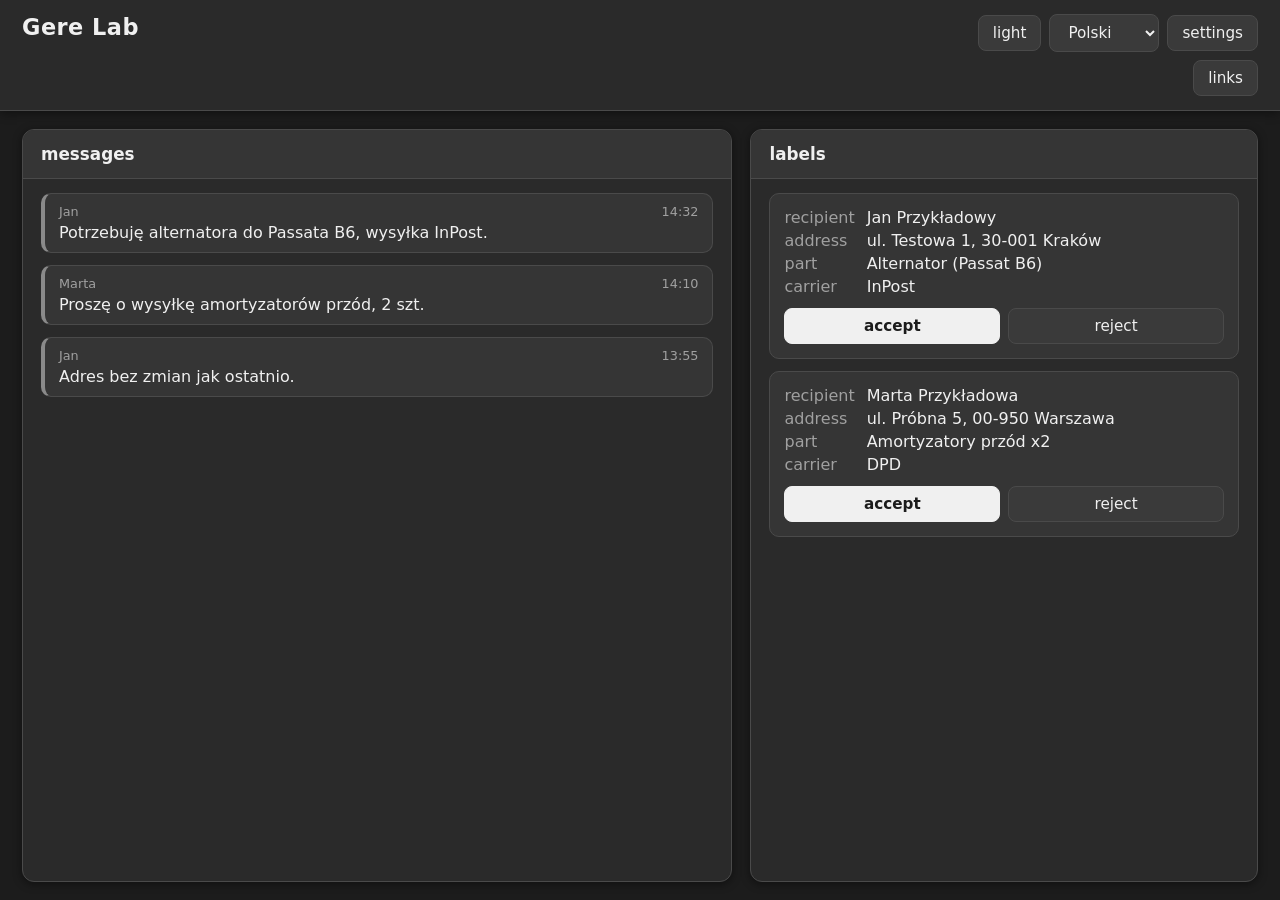
==== App/Web-Ui/Ui/Home.html @ 294625b7 "V 0.1.3" ====
<!DOCTYPE html>
<html lang="pl" data-theme="dark">
<head>
<meta charset="utf-8">
<meta name="viewport" content="width=device-width, initial-scale=1">
<title>Gere Lab</title>
<link rel="stylesheet" href="Themes.css">
</head>
<body>
<header class="topbar">
  <div class="brand">Gere Lab</div>
  <div class="tools">
    <div class="row">
      <button class="btn" id="themeBtn" type="button"></button>
      <select id="langSel" aria-label="Language">
        <option value="pl">Polski</option>
        <option value="en">English</option>
        <option value="es">Español</option>
      </select>
      <a class="btn" href="Settings.html" data-i18n="settings"></a>
    </div>
    <div class="row">
      <a class="btn" href="Index.html" data-i18n="links"></a>
    </div>
  </div>
</header>

<main class="layout">
  <section class="window">
    <h2 data-i18n="messages"></h2>
    <div class="content" id="messages"></div>
  </section>
  <section class="window">
    <h2 data-i18n="labels"></h2>
    <div class="content" id="labels"></div>
  </section>
</main>

<div class="modal-bg" id="rejectModal">
  <div class="modal">
    <h3 data-i18n="rejectTitle"></h3>
    <p data-i18n="rejectHint"></p>
    <textarea id="rejectReason" data-i18n-ph="reasonPh"></textarea>
    <div class="actions">
      <button class="btn ghost" id="rejectCancel" type="button" data-i18n="cancel"></button>
      <button class="btn primary" id="rejectSend" type="button" data-i18n="send"></button>
    </div>
  </div>
</div>

<script src="../Bin/Common.js"></script>
<script>
// PRZYKŁADOWE DANE - później podmienimy na API z backendu (Database/inbox)
const MESSAGES = [
  { from:"Jan",   time:"14:32", text:"Potrzebuję alternatora do Passata B6, wysyłka InPost." },
  { from:"Marta", time:"14:10", text:"Proszę o wysyłkę amortyzatorów przód, 2 szt." },
  { from:"Jan",   time:"13:55", text:"Adres bez zmian jak ostatnio." }
];
const LABELS = [
  { id:1, to:"Jan Przykładowy",   address:"ul. Testowa 1, 30-001 Kraków",  part:"Alternator (Passat B6)",   carrier:"InPost" },
  { id:2, to:"Marta Przykładowa", address:"ul. Próbna 5, 00-950 Warszawa", part:"Amortyzatory przód x2",    carrier:"DPD" }
];
const state = {};   // id -> "accepted" | "rejected"
let rejectId = null;

const $ = id => document.getElementById(id);
function el(tag, cls, text) { const e = document.createElement(tag); if (cls) e.className = cls; if (text !== undefined) e.textContent = text; return e; }

function renderMessages() {
  const box = $("messages"); box.replaceChildren();
  if (!MESSAGES.length) { box.append(el("div","empty",Common.t("noMessages"))); return; }
  MESSAGES.forEach(m => {
    const d = el("div","msg"), meta = el("div","meta");
    meta.append(el("span","",m.from), el("span","",m.time));
    d.append(meta, el("div","",m.text)); box.append(d);
  });
}

function renderLabels() {
  const box = $("labels"); box.replaceChildren();
  if (!LABELS.length) { box.append(el("div","empty",Common.t("noLabels"))); return; }
  LABELS.forEach(l => {
    const card = el("div","card"), dl = el("dl");
    [["recipient",l.to],["address",l.address],["part",l.part],["carrier",l.carrier]].forEach(([k,v]) => {
      dl.append(el("dt","",Common.t(k)), el("dd","",v));
    });
    card.append(dl);
    if (state[l.id]) {
      card.classList.add("done");
      card.append(el("div","status",Common.t(state[l.id])));
    } else {
      const a = el("div","actions");
      const ok = el("button","btn primary",Common.t("accept")), no = el("button","btn",Common.t("reject"));
      ok.type = no.type = "button";
      ok.onclick = () => { state[l.id] = "accepted"; renderLabels(); /* TODO: POST /api/labels/ID/accept */ };
      no.onclick = () => { rejectId = l.id; $("rejectReason").value = ""; $("rejectModal").classList.add("open"); $("rejectReason").focus(); };
      a.append(ok, no); card.append(a);
    }
    box.append(card);
  });
}

function closeModal() { $("rejectModal").classList.remove("open"); rejectId = null; }
$("rejectCancel").onclick = closeModal;
$("rejectModal").onclick = e => { if (e.target.id === "rejectModal") closeModal(); };
$("rejectSend").onclick = () => {
  const reason = $("rejectReason").value.trim();
  if (rejectId !== null) { state[rejectId] = "rejected"; console.log("reject", rejectId, reason); /* TODO: POST /api/labels/ID/reject {reason} */ }
  closeModal(); renderLabels();
};

document.addEventListener("uichange", () => { renderMessages(); renderLabels(); });
Common.init();
</script>
</body>
</html>
---- App/Web-Ui/Ui/Themes.css ----
:root, [data-theme="dark"] {
  color-scheme: dark;
  --bg:#1c1c1c; --panel:#2a2a2a; --panel2:#353535; --border:#4a4a4a; --accent:#8a8a8a;
  --text:#f0f0f0; --muted:#a0a0a0; --btn:#3a3a3a; --btn-hover:#4a4a4a;
  --primary:#f0f0f0; --primary-text:#1c1c1c; --overlay:rgba(0,0,0,.65); --shadow:0 2px 10px rgba(0,0,0,.45);
}
[data-theme="light"] {
  color-scheme: light;
  --bg:#d6d6d6; --panel:#ffffff; --panel2:#f1f1f1; --border:#b5b5b5; --accent:#6b6b6b;
  --text:#141414; --muted:#666666; --btn:#e4e4e4; --btn-hover:#d2d2d2;
  --primary:#141414; --primary-text:#ffffff; --overlay:rgba(0,0,0,.4); --shadow:0 2px 10px rgba(0,0,0,.18);
}
* { box-sizing:border-box; }
html, body { height:100%; margin:0; }
body { background:var(--bg); color:var(--text); font-family:system-ui,"Segoe UI",Roboto,sans-serif; display:flex; flex-direction:column; }
.topbar { display:flex; justify-content:space-between; align-items:flex-start; padding:14px 22px; border-bottom:1px solid var(--border); background:var(--panel); box-shadow:var(--shadow); }
.brand { font-size:1.4rem; font-weight:700; letter-spacing:.5px; }
.tools { display:flex; flex-direction:column; align-items:flex-end; gap:8px; }
.tools .row { display:flex; gap:8px; align-items:center; }
.btn, select { background:var(--btn); color:var(--text); border:1px solid var(--border); border-radius:8px; padding:8px 14px; font-size:.95rem; font-family:inherit; cursor:pointer; text-decoration:none; display:inline-block; }
.btn:hover, select:hover { background:var(--btn-hover); }
.btn.primary { background:var(--primary); color:var(--primary-text); border-color:var(--primary); font-weight:600; }
.btn.primary:hover { opacity:.85; }
.btn.ghost { background:transparent; }
.layout { flex:1; min-height:0; display:grid; grid-template-columns:1.4fr 1fr; gap:18px; padding:18px 22px; }
.window { background:var(--panel); border:1px solid var(--border); border-radius:12px; box-shadow:var(--shadow); display:flex; flex-direction:column; min-height:0; overflow:hidden; }
.window > h2 { margin:0; padding:14px 18px; font-size:1.05rem; background:var(--panel2); border-bottom:1px solid var(--border); }
.window .content { flex:1; overflow-y:auto; padding:14px 18px; display:flex; flex-direction:column; gap:12px; }
.msg { background:var(--panel2); border:1px solid var(--border); border-left:4px solid var(--accent); border-radius:10px; padding:10px 14px; }
.msg .meta { color:var(--muted); font-size:.8rem; margin-bottom:4px; display:flex; justify-content:space-between; }
.card { background:var(--panel2); border:1px solid var(--border); border-radius:10px; padding:14px; }
.card dl { margin:0 0 12px; display:grid; grid-template-columns:auto 1fr; gap:4px 12px; }
.card dt { color:var(--muted); }
.card dd { margin:0; }
.card .actions { display:flex; gap:8px; }
.card .actions .btn { flex:1; }
.card.done { opacity:.6; }
.status { font-weight:600; }
.empty { color:var(--muted); text-align:center; padding:24px; }
.modal-bg { position:fixed; inset:0; background:var(--overlay); display:none; align-items:center; justify-content:center; padding:16px; }
.modal-bg.open { display:flex; }
.modal { background:var(--panel); border:1px solid var(--border); border-radius:12px; box-shadow:var(--shadow); padding:20px; width:min(480px,100%); }
.modal h3 { margin:0 0 6px; }
.modal p { margin:0 0 12px; color:var(--muted); }
.modal textarea { width:100%; min-height:120px; resize:vertical; background:var(--panel2); color:var(--text); border:1px solid var(--border); border-radius:8px; padding:10px; font:inherit; }
.modal .actions { display:flex; justify-content:flex-end; gap:8px; margin-top:14px; }
@media (max-width:900px) { .layout { grid-template-columns:1fr; } .window { min-height:360px; } }
.page { flex:1; min-height:0; padding:18px 22px; display:flex; }
.page .window { flex:1; }
.block { background:var(--panel2); border:1px solid var(--border); border-radius:10px; padding:14px; }
.block h3 { margin:0 0 6px; }
.block p { margin:0; color:var(--muted); }
.linkrow { display:flex; justify-content:space-between; align-items:center; gap:12px; }
.linkrow .name { font-weight:600; }
.linkrow .desc { color:var(--muted); font-size:.85rem; }
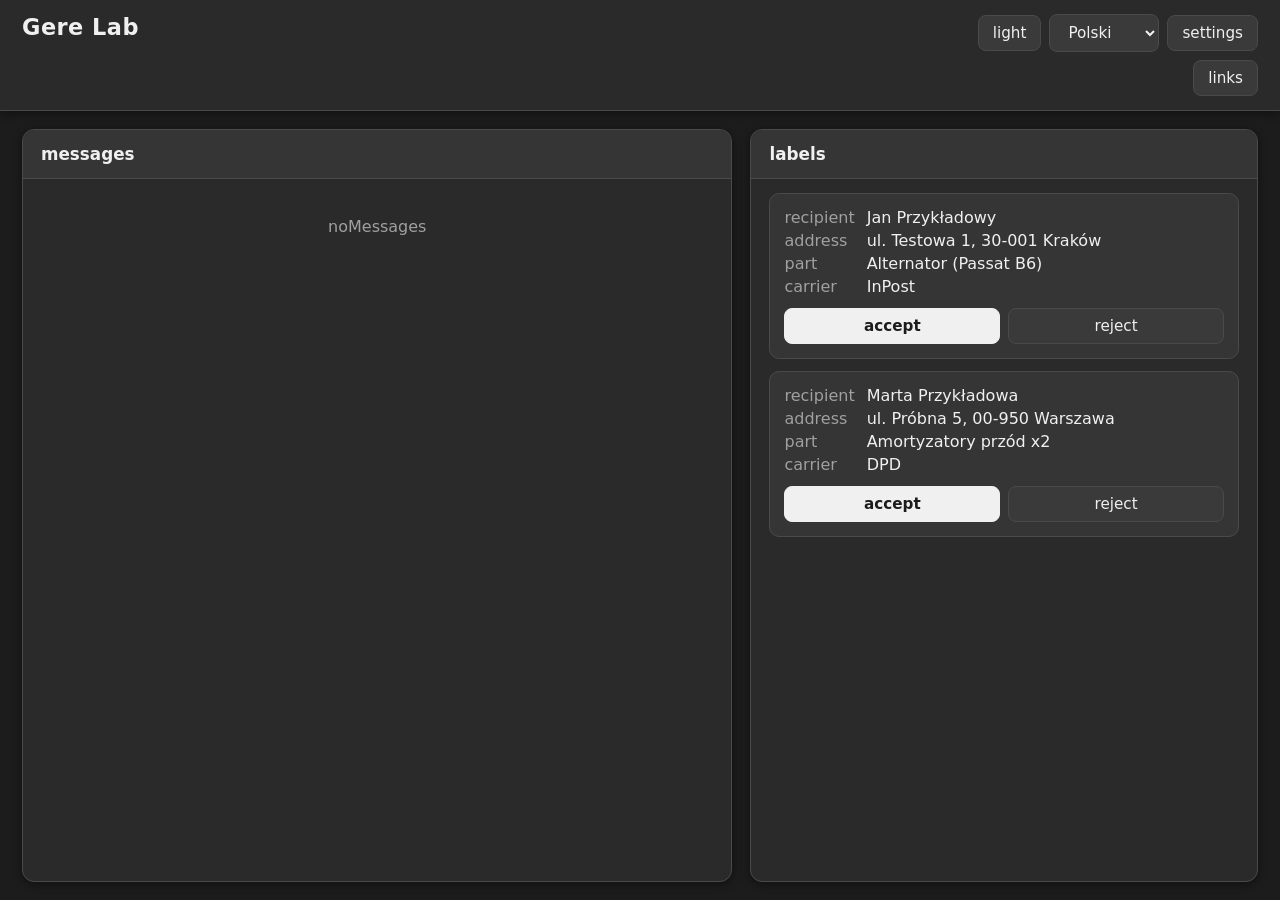
==== commit 13612bc7: "V 0.1.5" ====
--- a/App/Web-Ui/Ui/Home.html
+++ b/App/Web-Ui/Ui/Home.html
@@ -110,7 +110,24 @@
 };
 
 document.addEventListener("uichange", () => { renderMessages(); renderLabels(); });
+async function loadMessages() {
+  try {
+    const r = await fetch("/api/messages", { cache: "no-store" });
+    if (!r.ok) throw new Error(r.status);
+    const data = await r.json();
+    MESSAGES.length = 0;
+    (data.messages || []).forEach(m => MESSAGES.push({
+      from: m.from || "",
+      time: String(m.time || "").slice(5, 16).replace("T", " "),
+      text: m.text || ""
+    }));
+    renderMessages();
+  } catch (e) { console.error("messages load failed:", e); }
+}
+MESSAGES.length = 0;
 Common.init();
+loadMessages();
+setInterval(loadMessages, 10000);
 </script>
 </body>
 </html>
--- a/App/Web-Ui/Ui/Themes.css
+++ b/App/Web-Ui/Ui/Themes.css
@@ -53,3 +53,16 @@
 .linkrow { display:flex; justify-content:space-between; align-items:center; gap:12px; }
 .linkrow .name { font-weight:600; }
 .linkrow .desc { color:var(--muted); font-size:.85rem; }
+.fields { display:grid; grid-template-columns:repeat(auto-fit,minmax(220px,1fr)); gap:10px; margin-top:12px; }
+.fields label { display:flex; flex-direction:column; gap:4px; color:var(--muted); font-size:.85rem; }
+.fields input { background:var(--panel); color:var(--text); border:1px solid var(--border); border-radius:8px; padding:8px 10px; font:inherit; }
+.savebar { display:flex; align-items:center; gap:12px; }
+.savebar .note { color:var(--muted); }
+.window > h2.head { display:flex; justify-content:space-between; align-items:center; gap:12px; }
+.head .headtools { display:flex; align-items:center; gap:12px; font-weight:400; }
+.head .btn { padding:5px 14px; }
+.head .note { color:var(--muted); font-size:.85rem; }
+.sectiontitle { margin:0; }
+.blockhead { display:flex; justify-content:space-between; align-items:center; gap:12px; }
+.check { display:flex; align-items:center; gap:6px; cursor:pointer; }
+.modal .fields { grid-template-columns:1fr; margin:12px 0; }
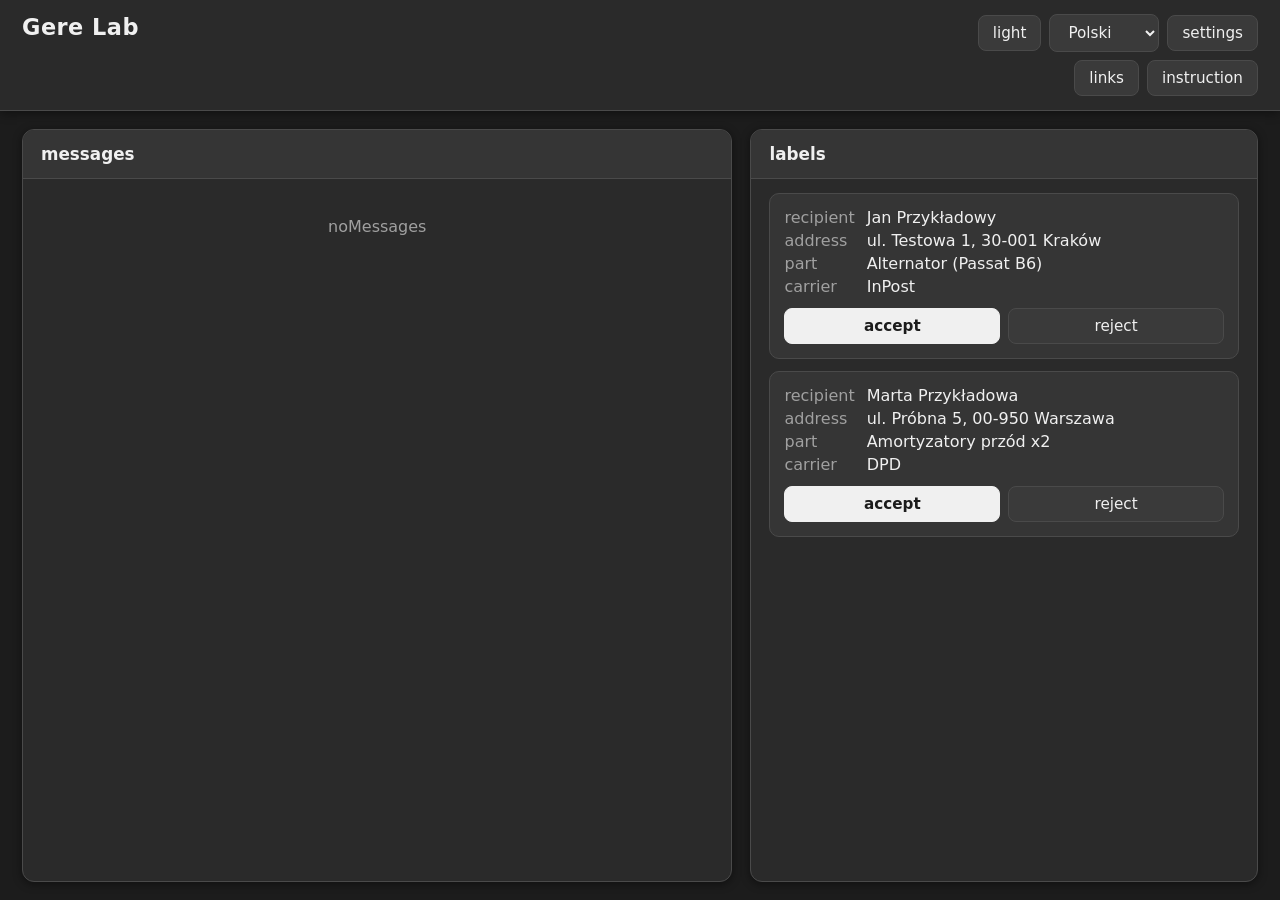
==== commit ea06779c: "V 0.2" ====
--- a/App/Web-Ui/Ui/Home.html
+++ b/App/Web-Ui/Ui/Home.html
@@ -21,6 +21,7 @@
     </div>
     <div class="row">
       <a class="btn" href="Index.html" data-i18n="links"></a>
+      <a class="btn" href="Instruction.html" data-i18n="instruction"></a>
     </div>
   </div>
 </header>
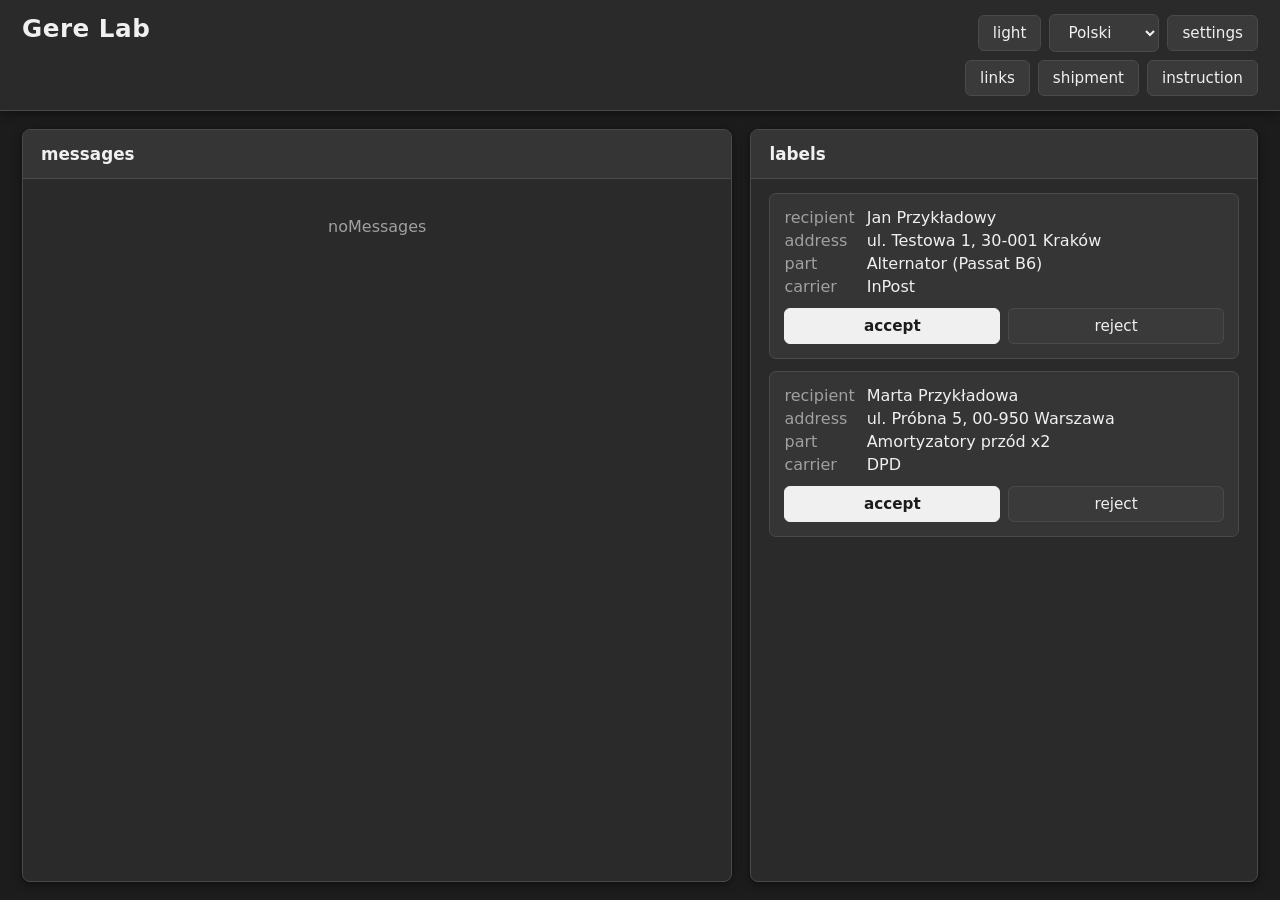
==== commit fdce0e3f: "V 0.2.1" ====
--- a/App/Web-Ui/Ui/Home.html
+++ b/App/Web-Ui/Ui/Home.html
@@ -8,7 +8,7 @@
 </head>
 <body>
 <header class="topbar">
-  <div class="brand">Gere Lab</div>
+  <a class="brand" href="Home.html">Gere Lab</a>
   <div class="tools">
     <div class="row">
       <button class="btn" id="themeBtn" type="button"></button>
@@ -21,6 +21,7 @@
     </div>
     <div class="row">
       <a class="btn" href="Index.html" data-i18n="links"></a>
+      <a class="btn" href="Shipment.html" data-i18n="shipment"></a>
       <a class="btn" href="Instruction.html" data-i18n="instruction"></a>
     </div>
   </div>
--- a/App/Web-Ui/Ui/Themes.css
+++ b/App/Web-Ui/Ui/Themes.css
@@ -6,7 +6,7 @@
 }
 [data-theme="light"] {
   color-scheme: light;
-  --bg:#d6d6d6; --panel:#ffffff; --panel2:#f1f1f1; --border:#b5b5b5; --accent:#6b6b6b;
+  --bg:#ebebeb; --panel:#ffffff; --panel2:#f1f1f1; --border:#b5b5b5; --accent:#6b6b6b;
   --text:#141414; --muted:#666666; --btn:#e4e4e4; --btn-hover:#d2d2d2;
   --primary:#141414; --primary-text:#ffffff; --overlay:rgba(0,0,0,.4); --shadow:0 2px 10px rgba(0,0,0,.18);
 }
@@ -14,21 +14,21 @@
 html, body { height:100%; margin:0; }
 body { background:var(--bg); color:var(--text); font-family:system-ui,"Segoe UI",Roboto,sans-serif; display:flex; flex-direction:column; }
 .topbar { display:flex; justify-content:space-between; align-items:flex-start; padding:14px 22px; border-bottom:1px solid var(--border); background:var(--panel); box-shadow:var(--shadow); }
-.brand { font-size:1.4rem; font-weight:700; letter-spacing:.5px; }
+.brand { font-size:1.54rem; font-weight:700; letter-spacing:.5px; color:inherit; text-decoration:none; }
 .tools { display:flex; flex-direction:column; align-items:flex-end; gap:8px; }
 .tools .row { display:flex; gap:8px; align-items:center; }
-.btn, select { background:var(--btn); color:var(--text); border:1px solid var(--border); border-radius:8px; padding:8px 14px; font-size:.95rem; font-family:inherit; cursor:pointer; text-decoration:none; display:inline-block; }
+.btn, select { background:var(--btn); color:var(--text); border:1px solid var(--border); border-radius:6px; padding:8px 14px; font-size:.95rem; font-family:inherit; cursor:pointer; text-decoration:none; display:inline-block; }
 .btn:hover, select:hover { background:var(--btn-hover); }
 .btn.primary { background:var(--primary); color:var(--primary-text); border-color:var(--primary); font-weight:600; }
 .btn.primary:hover { opacity:.85; }
 .btn.ghost { background:transparent; }
 .layout { flex:1; min-height:0; display:grid; grid-template-columns:1.4fr 1fr; gap:18px; padding:18px 22px; }
-.window { background:var(--panel); border:1px solid var(--border); border-radius:12px; box-shadow:var(--shadow); display:flex; flex-direction:column; min-height:0; overflow:hidden; }
+.window { background:var(--panel); border:1px solid var(--border); border-radius:8px; box-shadow:var(--shadow); display:flex; flex-direction:column; min-height:0; overflow:hidden; }
 .window > h2 { margin:0; padding:14px 18px; font-size:1.05rem; background:var(--panel2); border-bottom:1px solid var(--border); }
 .window .content { flex:1; overflow-y:auto; padding:14px 18px; display:flex; flex-direction:column; gap:12px; }
-.msg { background:var(--panel2); border:1px solid var(--border); border-left:4px solid var(--accent); border-radius:10px; padding:10px 14px; }
+.msg { background:var(--panel2); border:1px solid var(--border); border-left:4px solid var(--accent); border-radius:7px; padding:10px 14px; }
 .msg .meta { color:var(--muted); font-size:.8rem; margin-bottom:4px; display:flex; justify-content:space-between; }
-.card { background:var(--panel2); border:1px solid var(--border); border-radius:10px; padding:14px; }
+.card { background:var(--panel2); border:1px solid var(--border); border-radius:7px; padding:14px; }
 .card dl { margin:0 0 12px; display:grid; grid-template-columns:auto 1fr; gap:4px 12px; }
 .card dt { color:var(--muted); }
 .card dd { margin:0; }
@@ -39,15 +39,15 @@
 .empty { color:var(--muted); text-align:center; padding:24px; }
 .modal-bg { position:fixed; inset:0; background:var(--overlay); display:none; align-items:center; justify-content:center; padding:16px; }
 .modal-bg.open { display:flex; }
-.modal { background:var(--panel); border:1px solid var(--border); border-radius:12px; box-shadow:var(--shadow); padding:20px; width:min(480px,100%); }
+.modal { background:var(--panel); border:1px solid var(--border); border-radius:8px; box-shadow:var(--shadow); padding:20px; width:min(480px,100%); }
 .modal h3 { margin:0 0 6px; }
 .modal p { margin:0 0 12px; color:var(--muted); }
-.modal textarea { width:100%; min-height:120px; resize:vertical; background:var(--panel2); color:var(--text); border:1px solid var(--border); border-radius:8px; padding:10px; font:inherit; }
+.modal textarea { width:100%; min-height:120px; resize:vertical; background:var(--panel2); color:var(--text); border:1px solid var(--border); border-radius:6px; padding:10px; font:inherit; }
 .modal .actions { display:flex; justify-content:flex-end; gap:8px; margin-top:14px; }
 @media (max-width:900px) { .layout { grid-template-columns:1fr; } .window { min-height:360px; } }
 .page { flex:1; min-height:0; padding:18px 22px; display:flex; }
 .page .window { flex:1; }
-.block { background:var(--panel2); border:1px solid var(--border); border-radius:10px; padding:14px; }
+.block { background:var(--panel2); border:1px solid var(--border); border-radius:7px; padding:14px; }
 .block h3 { margin:0 0 6px; }
 .block p { margin:0; color:var(--muted); }
 .linkrow { display:flex; justify-content:space-between; align-items:center; gap:12px; }
@@ -55,7 +55,7 @@
 .linkrow .desc { color:var(--muted); font-size:.85rem; }
 .fields { display:grid; grid-template-columns:repeat(auto-fit,minmax(220px,1fr)); gap:10px; margin-top:12px; }
 .fields label { display:flex; flex-direction:column; gap:4px; color:var(--muted); font-size:.85rem; }
-.fields input { background:var(--panel); color:var(--text); border:1px solid var(--border); border-radius:8px; padding:8px 10px; font:inherit; }
+.fields input { background:var(--panel); color:var(--text); border:1px solid var(--border); border-radius:6px; padding:8px 10px; font:inherit; }
 .savebar { display:flex; align-items:center; gap:12px; }
 .savebar .note { color:var(--muted); }
 .window > h2.head { display:flex; justify-content:space-between; align-items:center; gap:12px; }
@@ -66,3 +66,5 @@
 .blockhead { display:flex; justify-content:space-between; align-items:center; gap:12px; }
 .check { display:flex; align-items:center; gap:6px; cursor:pointer; }
 .modal .fields { grid-template-columns:1fr; margin:12px 0; }
+.testrow { display:flex; align-items:center; gap:12px; margin-top:12px; }
+.testrow .note { color:var(--muted); font-size:.85rem; }
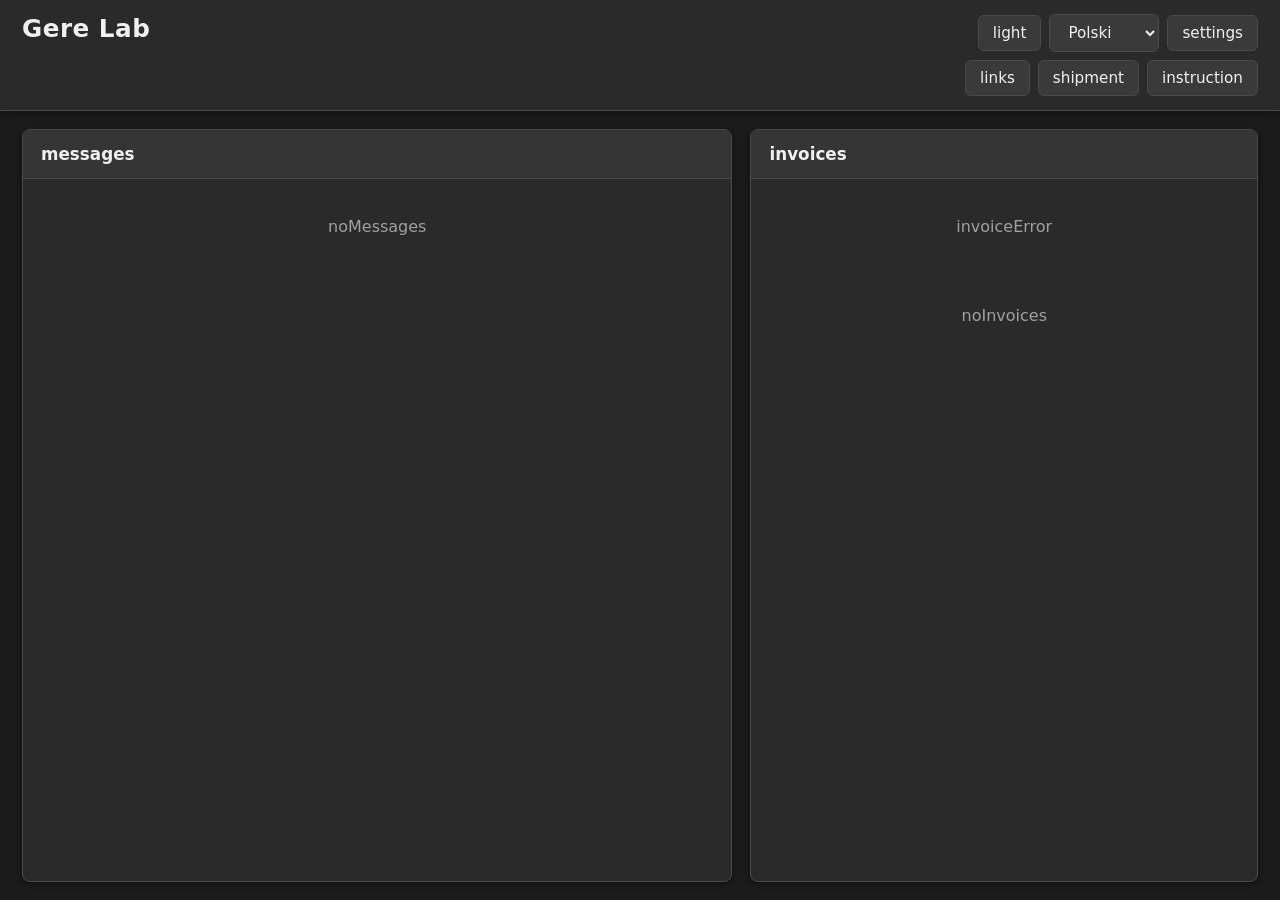
==== commit 718d31bb: "V 0.2.2" ====
--- a/App/Web-Ui/Ui/Home.html
+++ b/App/Web-Ui/Ui/Home.html
@@ -5,6 +5,14 @@
 <meta name="viewport" content="width=device-width, initial-scale=1">
 <title>Gere Lab</title>
 <link rel="stylesheet" href="Themes.css">
+<style>
+[hidden] { display:none !important; }
+.card .items { white-space:pre-line; }
+.card .note { color:var(--muted); font-size:.85rem; margin-top:8px; }
+.card .ref { color:var(--muted); font-size:.85rem; margin-bottom:6px; display:flex; justify-content:space-between; gap:10px; }
+.card .actions button:disabled { opacity:.5; cursor:default; }
+#invError { margin-bottom:10px; }
+</style>
 </head>
 <body>
 <header class="topbar">
@@ -33,15 +41,18 @@
     <div class="content" id="messages"></div>
   </section>
   <section class="window">
-    <h2 data-i18n="labels"></h2>
-    <div class="content" id="labels"></div>
+    <h2><span data-i18n="invoices"></span><span id="invCount"></span></h2>
+    <div class="content" id="invoices">
+      <div class="empty" id="invError" hidden data-i18n="invoiceError"></div>
+      <div id="invoiceList"></div>
+    </div>
   </section>
 </main>
 
 <div class="modal-bg" id="rejectModal">
   <div class="modal">
-    <h3 data-i18n="rejectTitle"></h3>
-    <p data-i18n="rejectHint"></p>
+    <h3 data-i18n="invRejectTitle"></h3>
+    <p data-i18n="invRejectHint"></p>
     <textarea id="rejectReason" data-i18n-ph="reasonPh"></textarea>
     <div class="actions">
       <button class="btn ghost" id="rejectCancel" type="button" data-i18n="cancel"></button>
@@ -52,21 +63,14 @@
 
 <script src="../Bin/Common.js"></script>
 <script>
-// PRZYKŁADOWE DANE - później podmienimy na API z backendu (Database/inbox)
-const MESSAGES = [
-  { from:"Jan",   time:"14:32", text:"Potrzebuję alternatora do Passata B6, wysyłka InPost." },
-  { from:"Marta", time:"14:10", text:"Proszę o wysyłkę amortyzatorów przód, 2 szt." },
-  { from:"Jan",   time:"13:55", text:"Adres bez zmian jak ostatnio." }
-];
-const LABELS = [
-  { id:1, to:"Jan Przykładowy",   address:"ul. Testowa 1, 30-001 Kraków",  part:"Alternator (Passat B6)",   carrier:"InPost" },
-  { id:2, to:"Marta Przykładowa", address:"ul. Próbna 5, 00-950 Warszawa", part:"Amortyzatory przód x2",    carrier:"DPD" }
-];
-const state = {};   // id -> "accepted" | "rejected"
+const MESSAGES = [];
+let INVOICES = [];
+let lastInvoices = "";
 let rejectId = null;
 
 const $ = id => document.getElementById(id);
 function el(tag, cls, text) { const e = document.createElement(tag); if (cls) e.className = cls; if (text !== undefined) e.textContent = text; return e; }
+function money(value, currency) { return value + " " + (currency || "EUR"); }
 
 function renderMessages() {
   const box = $("messages"); box.replaceChildren();
@@ -78,40 +82,68 @@
   });
 }
 
-function renderLabels() {
-  const box = $("labels"); box.replaceChildren();
-  if (!LABELS.length) { box.append(el("div","empty",Common.t("noLabels"))); return; }
-  LABELS.forEach(l => {
+// Wszystkie teksty z faktur (nazwy klientów, części, uwagi) idą przez textContent, nigdy innerHTML.
+function renderInvoices() {
+  const box = $("invoiceList"); box.replaceChildren();
+  $("invCount").textContent = INVOICES.length ? " (" + INVOICES.length + ")" : "";
+  if (!INVOICES.length) { box.append(el("div","empty",Common.t("noInvoices"))); return; }
+  INVOICES.forEach(inv => {
     const card = el("div","card"), dl = el("dl");
-    [["recipient",l.to],["address",l.address],["part",l.part],["carrier",l.carrier]].forEach(([k,v]) => {
-      dl.append(el("dt","",Common.t(k)), el("dd","",v));
+    const ref = el("div","ref");
+    ref.append(el("span","",inv.id), el("span","",String(inv.created || "").slice(0, 16).replace("T", " ")));
+    const lines = (inv.items || []).map(i => i.qty + " × " + i.name + " — " + money(i.price, inv.currency));
+    [["invoiceClient", inv.client_name || inv.contact || "-"],
+     ["invoiceItems", lines.join("\n")],
+     ["invoiceTotal", money(inv.total, inv.currency)]].forEach(([k, v]) => {
+      const dd = el("dd","",v);
+      if (k === "invoiceItems") dd.className = "items";
+      dl.append(el("dt","",Common.t(k)), dd);
     });
-    card.append(dl);
-    if (state[l.id]) {
-      card.classList.add("done");
-      card.append(el("div","status",Common.t(state[l.id])));
-    } else {
-      const a = el("div","actions");
-      const ok = el("button","btn primary",Common.t("accept")), no = el("button","btn",Common.t("reject"));
-      ok.type = no.type = "button";
-      ok.onclick = () => { state[l.id] = "accepted"; renderLabels(); /* TODO: POST /api/labels/ID/accept */ };
-      no.onclick = () => { rejectId = l.id; $("rejectReason").value = ""; $("rejectModal").classList.add("open"); $("rejectReason").focus(); };
-      a.append(ok, no); card.append(a);
-    }
+    card.append(ref, dl);
+    if (inv.note) card.append(el("div","note",inv.note));
+    const a = el("div","actions");
+    const ok = el("button","btn primary",Common.t("accept")), no = el("button","btn",Common.t("reject"));
+    ok.type = no.type = "button";
+    ok.onclick = () => { ok.disabled = no.disabled = true; decide(inv.id, "approve", ""); };
+    no.onclick = () => { rejectId = inv.id; $("rejectReason").value = ""; $("rejectModal").classList.add("open"); $("rejectReason").focus(); };
+    a.append(ok, no); card.append(a);
     box.append(card);
   });
+}
+
+async function loadInvoices() {
+  try {
+    const r = await fetch("/api/invoices?status=pending", { cache: "no-store" });
+    if (!r.ok) throw new Error(r.status);
+    const next = (await r.json()).invoices || [];
+    $("invError").hidden = true;
+    const sig = JSON.stringify(next);
+    if (sig !== lastInvoices) { lastInvoices = sig; INVOICES = next; renderInvoices(); }
+  } catch (e) { console.error("invoices load failed:", e); $("invError").hidden = false; }
+}
+
+// 409 = ta faktura została już rozstrzygnięta (np. w drugiej karcie), wystarczy odświeżyć listę.
+async function decide(id, action, reason) {
+  try {
+    const r = await fetch("/api/invoices/" + encodeURIComponent(id) + "/" + action, {
+      method: "POST", headers: { "Content-Type": "application/json" }, body: JSON.stringify({ reason: reason || "" })
+    });
+    if (!r.ok && r.status !== 409) throw new Error(r.status);
+  } catch (e) { console.error("invoice decision failed:", e); $("invError").hidden = false; }
+  lastInvoices = "";
+  await loadInvoices();
 }
 
 function closeModal() { $("rejectModal").classList.remove("open"); rejectId = null; }
 $("rejectCancel").onclick = closeModal;
 $("rejectModal").onclick = e => { if (e.target.id === "rejectModal") closeModal(); };
 $("rejectSend").onclick = () => {
-  const reason = $("rejectReason").value.trim();
-  if (rejectId !== null) { state[rejectId] = "rejected"; console.log("reject", rejectId, reason); /* TODO: POST /api/labels/ID/reject {reason} */ }
-  closeModal(); renderLabels();
+  const id = rejectId, reason = $("rejectReason").value.trim();
+  closeModal();
+  if (id !== null) decide(id, "reject", reason);
 };
 
-document.addEventListener("uichange", () => { renderMessages(); renderLabels(); });
+document.addEventListener("uichange", () => { renderMessages(); renderInvoices(); });
 async function loadMessages() {
   try {
     const r = await fetch("/api/messages", { cache: "no-store" });
@@ -126,10 +158,11 @@
     renderMessages();
   } catch (e) { console.error("messages load failed:", e); }
 }
-MESSAGES.length = 0;
 Common.init();
 loadMessages();
+loadInvoices();
 setInterval(loadMessages, 10000);
+setInterval(loadInvoices, 10000);
 </script>
 </body>
 </html>
